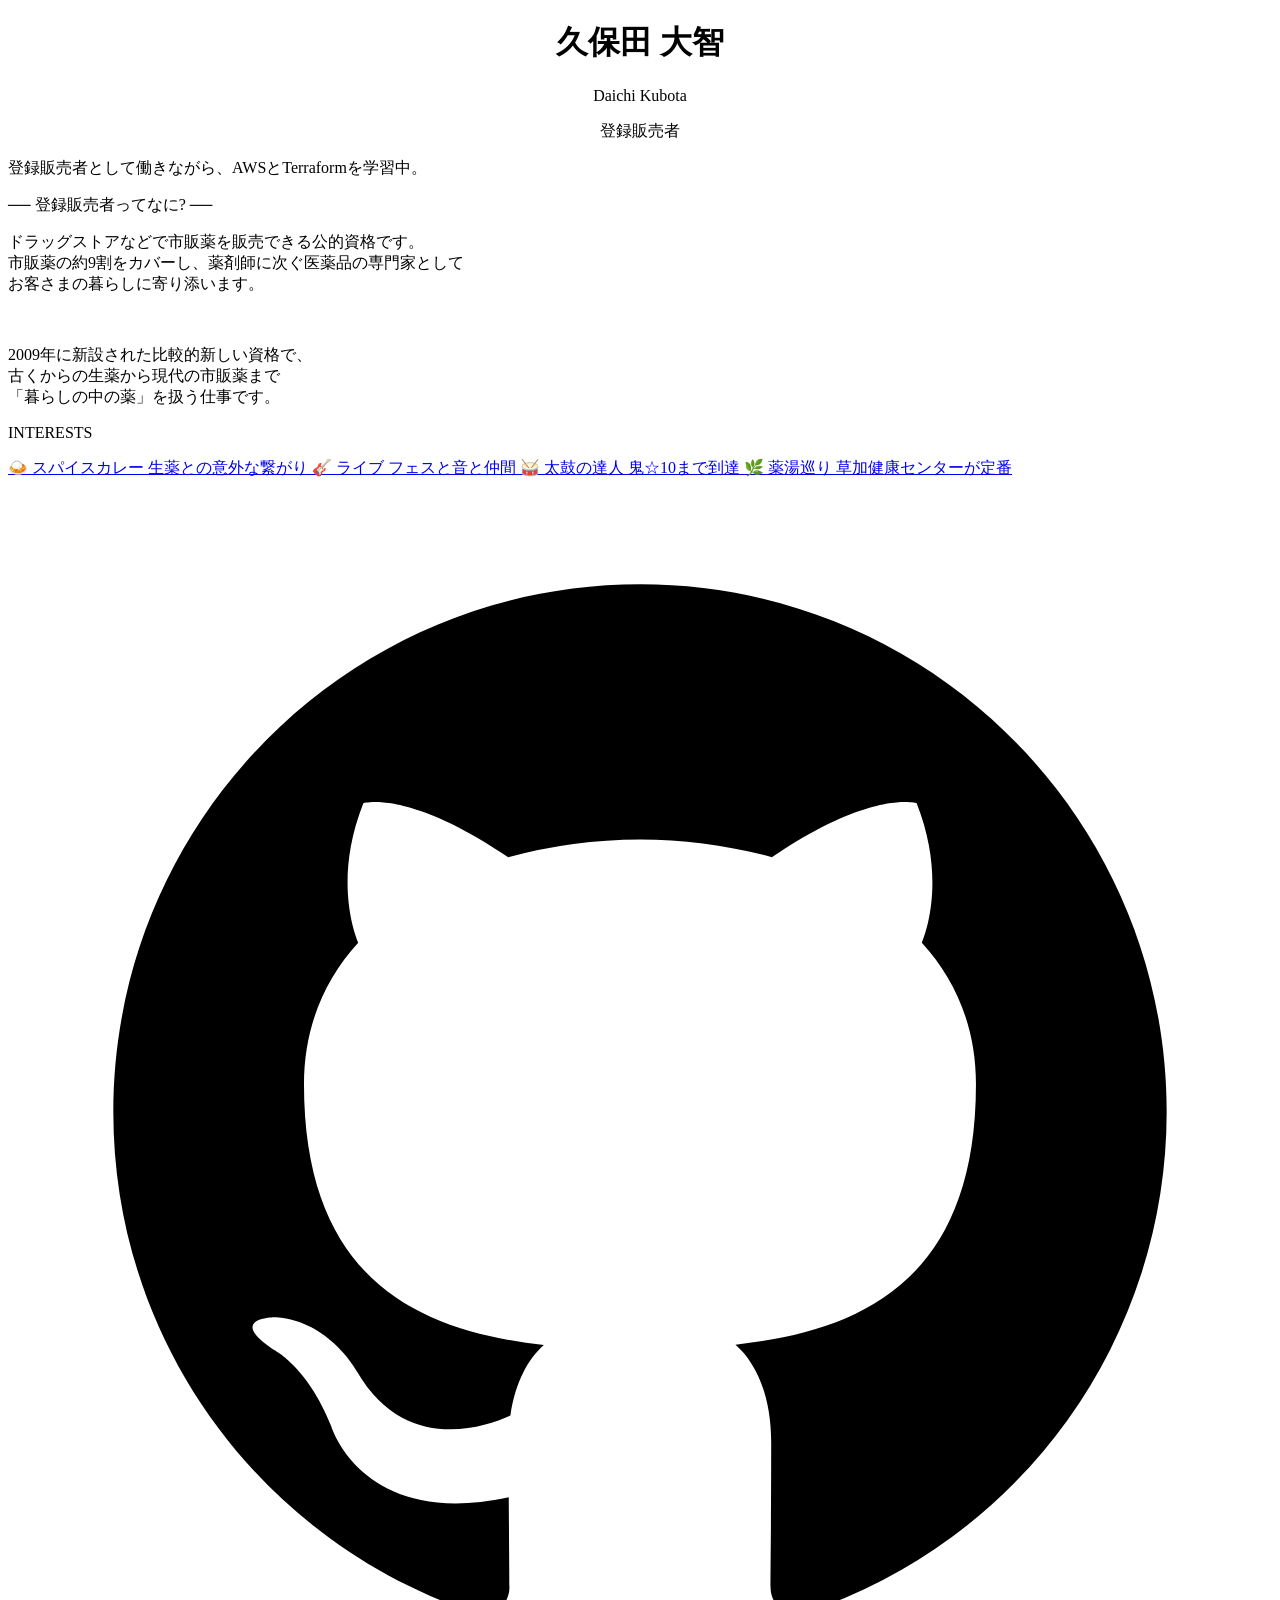
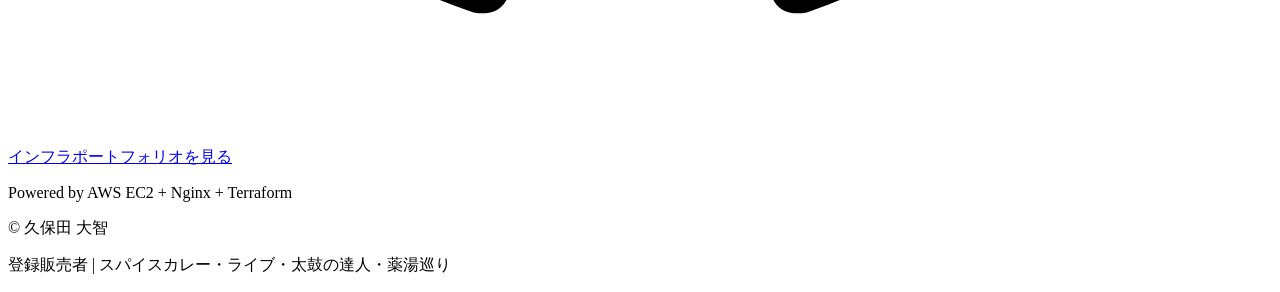
==== nginx/index.html @ e5aac900 "Add Elastic IP, 5-page site, shared CSS" ====
<!DOCTYPE html>
<html lang="ja">
<head>
  <meta charset="UTF-8">
  <meta name="viewport" content="width=device-width, initial-scale=1.0">
  <title>久保田 大智</title>
  <link rel="stylesheet" href="/style.css">
</head>
<body>

  <div class="top-bar"></div>

  <main>

    <!-- 名前 -->
    <div style="text-align:center; margin-bottom: 0;">
      <h1 class="name-ja">久保田 大智</h1>
      <p class="name-en">Daichi Kubota</p>
      <span class="title-badge">登録販売者</span>
    </div>

    <div class="divider"></div>

    <!-- 自己紹介 -->
    <p class="copy">登録販売者として働きながら、AWSとTerraformを学習中。</p>

    <div class="divider"></div>

    <!-- 登録販売者とは -->
    <section class="yakuzaishi-box">
      <p class="box-title">── 登録販売者ってなに? ──</p>
      <p>
        ドラッグストアなどで市販薬を販売できる公的資格です。<br>
        市販薬の約9割をカバーし、薬剤師に次ぐ医薬品の専門家として<br>
        お客さまの暮らしに寄り添います。
      </p>
      <br>
      <p>
        2009年に新設された比較的新しい資格で、<br>
        古くからの生薬から現代の市販薬まで<br>
        「暮らしの中の薬」を扱う仕事です。
      </p>
    </section>

    <div class="divider"></div>

    <!-- INTERESTS -->
    <section>
      <p class="section-label">INTERESTS</p>
      <div class="interest-grid">

        <a class="interest-card" href="/interests/curry.html">
          <span class="emoji">🍛</span>
          <span class="card-title">スパイスカレー</span>
          <span class="card-sub">生薬との意外な繋がり</span>
        </a>

        <a class="interest-card" href="/interests/live.html">
          <span class="emoji">🎸</span>
          <span class="card-title">ライブ</span>
          <span class="card-sub">フェスと音と仲間</span>
        </a>

        <a class="interest-card" href="/interests/taiko.html">
          <span class="emoji">🥁</span>
          <span class="card-title">太鼓の達人</span>
          <span class="card-sub">鬼☆10まで到達</span>
        </a>

        <a class="interest-card" href="/interests/yakuto.html">
          <span class="emoji">🌿</span>
          <span class="card-title">薬湯巡り</span>
          <span class="card-sub">草加健康センターが定番</span>
        </a>

      </div>
    </section>

    <div class="divider"></div>

    <!-- GitHub -->
    <div class="github-wrap">
      <a class="github-btn"
         href="https://github.com/Daichi-Kubota/aws-infra-portfolio"
         target="_blank" rel="noopener">
        <svg viewBox="0 0 24 24" aria-hidden="true">
          <path d="M12 2C6.477 2 2 6.484 2 12.017c0 4.425 2.865 8.18 6.839 9.504.5.092.682-.217.682-.483 0-.237-.008-.868-.013-1.703-2.782.605-3.369-1.343-3.369-1.343-.454-1.158-1.11-1.466-1.11-1.466-.908-.62.069-.608.069-.608 1.003.07 1.531 1.032 1.531 1.032.892 1.53 2.341 1.088 2.91.832.092-.647.35-1.088.636-1.338-2.22-.253-4.555-1.113-4.555-4.951 0-1.093.39-1.988 1.029-2.688-.103-.253-.446-1.272.098-2.65 0 0 .84-.27 2.75 1.026A9.564 9.564 0 0112 6.844c.85.004 1.705.115 2.504.337 1.909-1.296 2.747-1.027 2.747-1.027.546 1.379.202 2.398.1 2.651.64.7 1.028 1.595 1.028 2.688 0 3.848-2.339 4.695-4.566 4.943.359.309.678.92.678 1.855 0 1.338-.012 2.419-.012 2.747 0 .268.18.58.688.482A10.019 10.019 0 0022 12.017C22 6.484 17.522 2 12 2z"/>
        </svg>
        インフラポートフォリオを見る
      </a>
    </div>
    <p class="powered">Powered by AWS EC2 + Nginx + Terraform</p>

  </main>

  <footer>
    <p class="footer-name">© 久保田 大智</p>
    <p class="footer-hobbies">登録販売者 | スパイスカレー・ライブ・太鼓の達人・薬湯巡り</p>
  </footer>

</body>
</html>
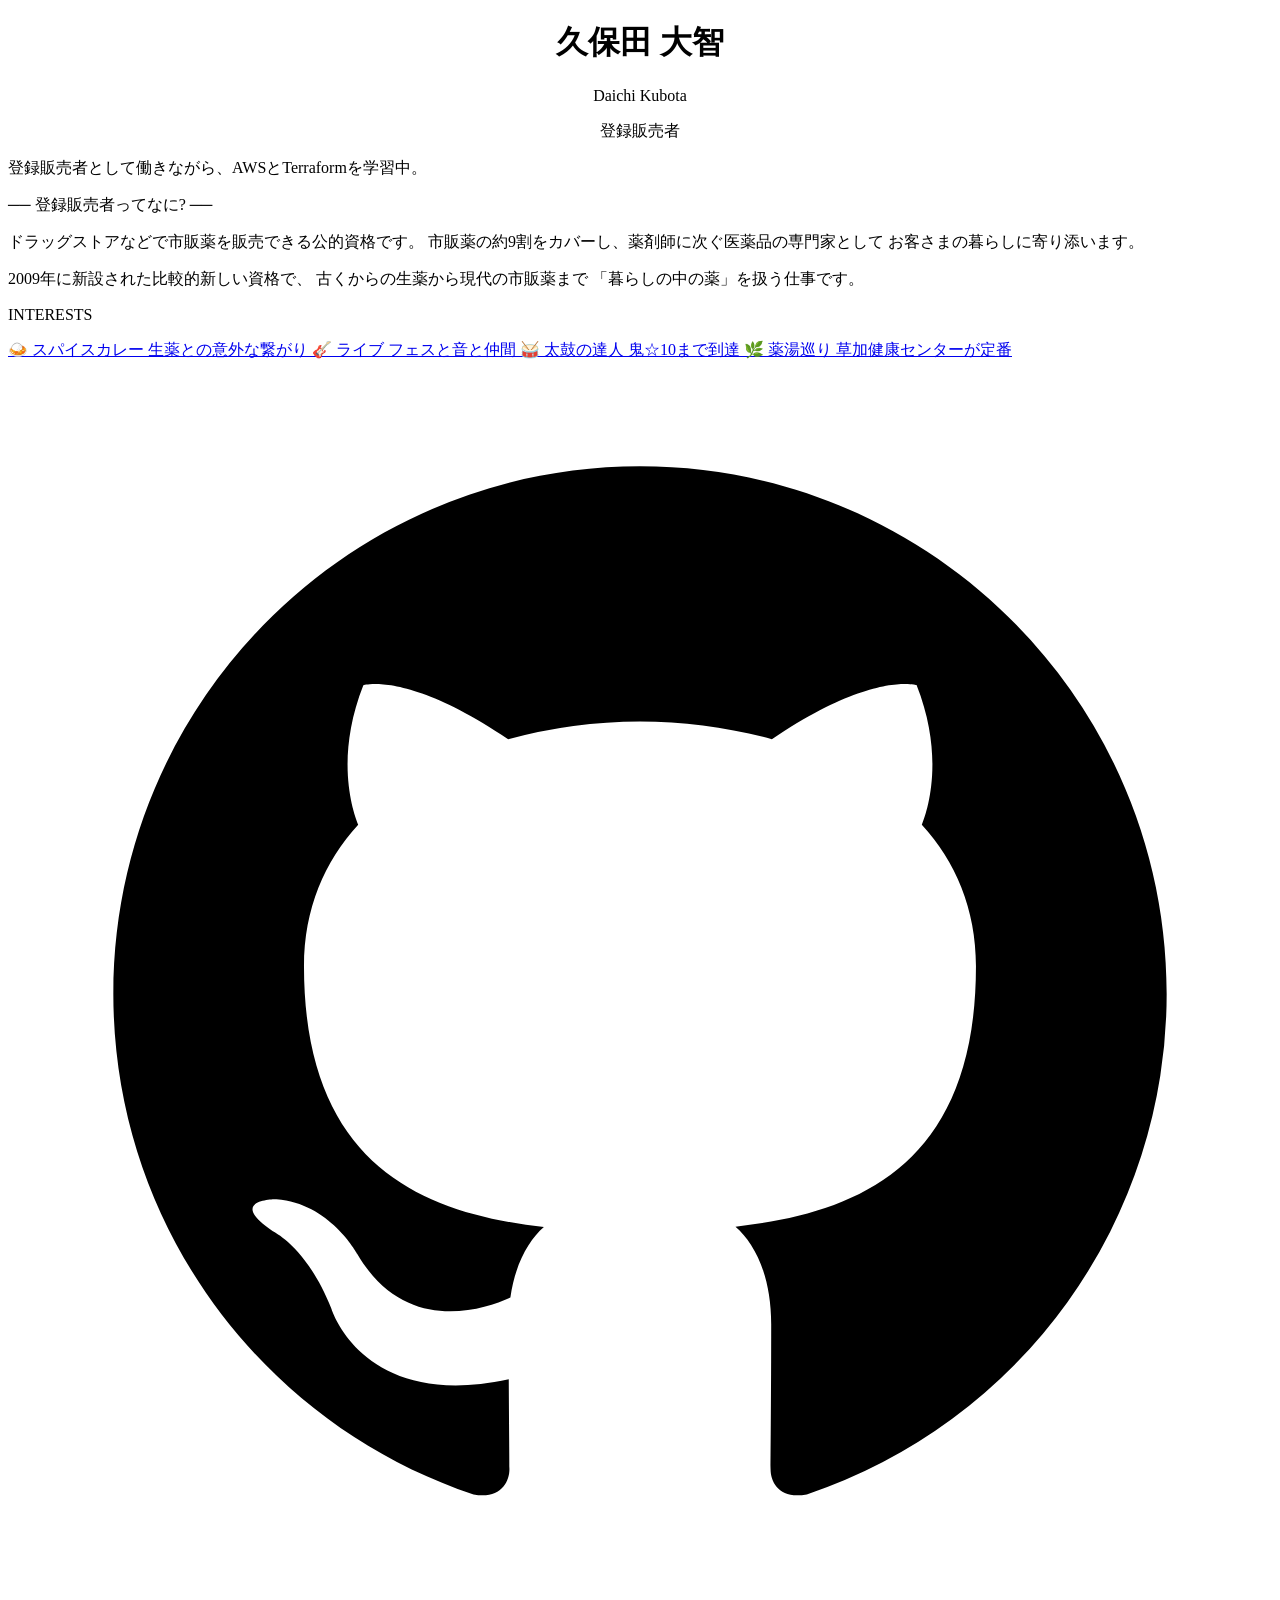
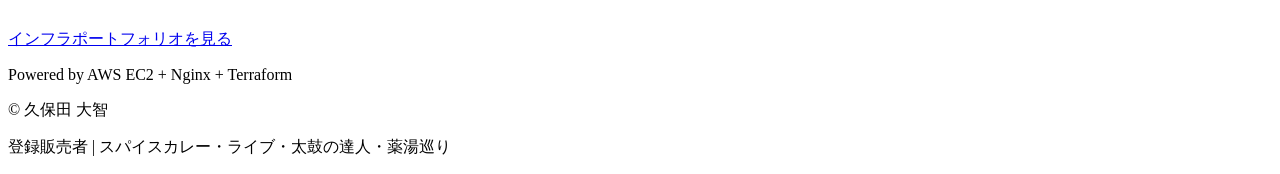
==== commit 1f8b55bd: "style: remove hard-coded <br> tags, use CSS for spacing html の <br> を削除し、css（.table) で段落間の空白を管理  Co-" ====
--- a/nginx/index.html
+++ b/nginx/index.html
@@ -30,14 +30,13 @@
     <section class="yakuzaishi-box">
       <p class="box-title">── 登録販売者ってなに? ──</p>
       <p>
-        ドラッグストアなどで市販薬を販売できる公的資格です。<br>
-        市販薬の約9割をカバーし、薬剤師に次ぐ医薬品の専門家として<br>
+        ドラッグストアなどで市販薬を販売できる公的資格です。
+        市販薬の約9割をカバーし、薬剤師に次ぐ医薬品の専門家として
         お客さまの暮らしに寄り添います。
       </p>
-      <br>
       <p>
-        2009年に新設された比較的新しい資格で、<br>
-        古くからの生薬から現代の市販薬まで<br>
+        2009年に新設された比較的新しい資格で、
+        古くからの生薬から現代の市販薬まで
         「暮らしの中の薬」を扱う仕事です。
       </p>
     </section>
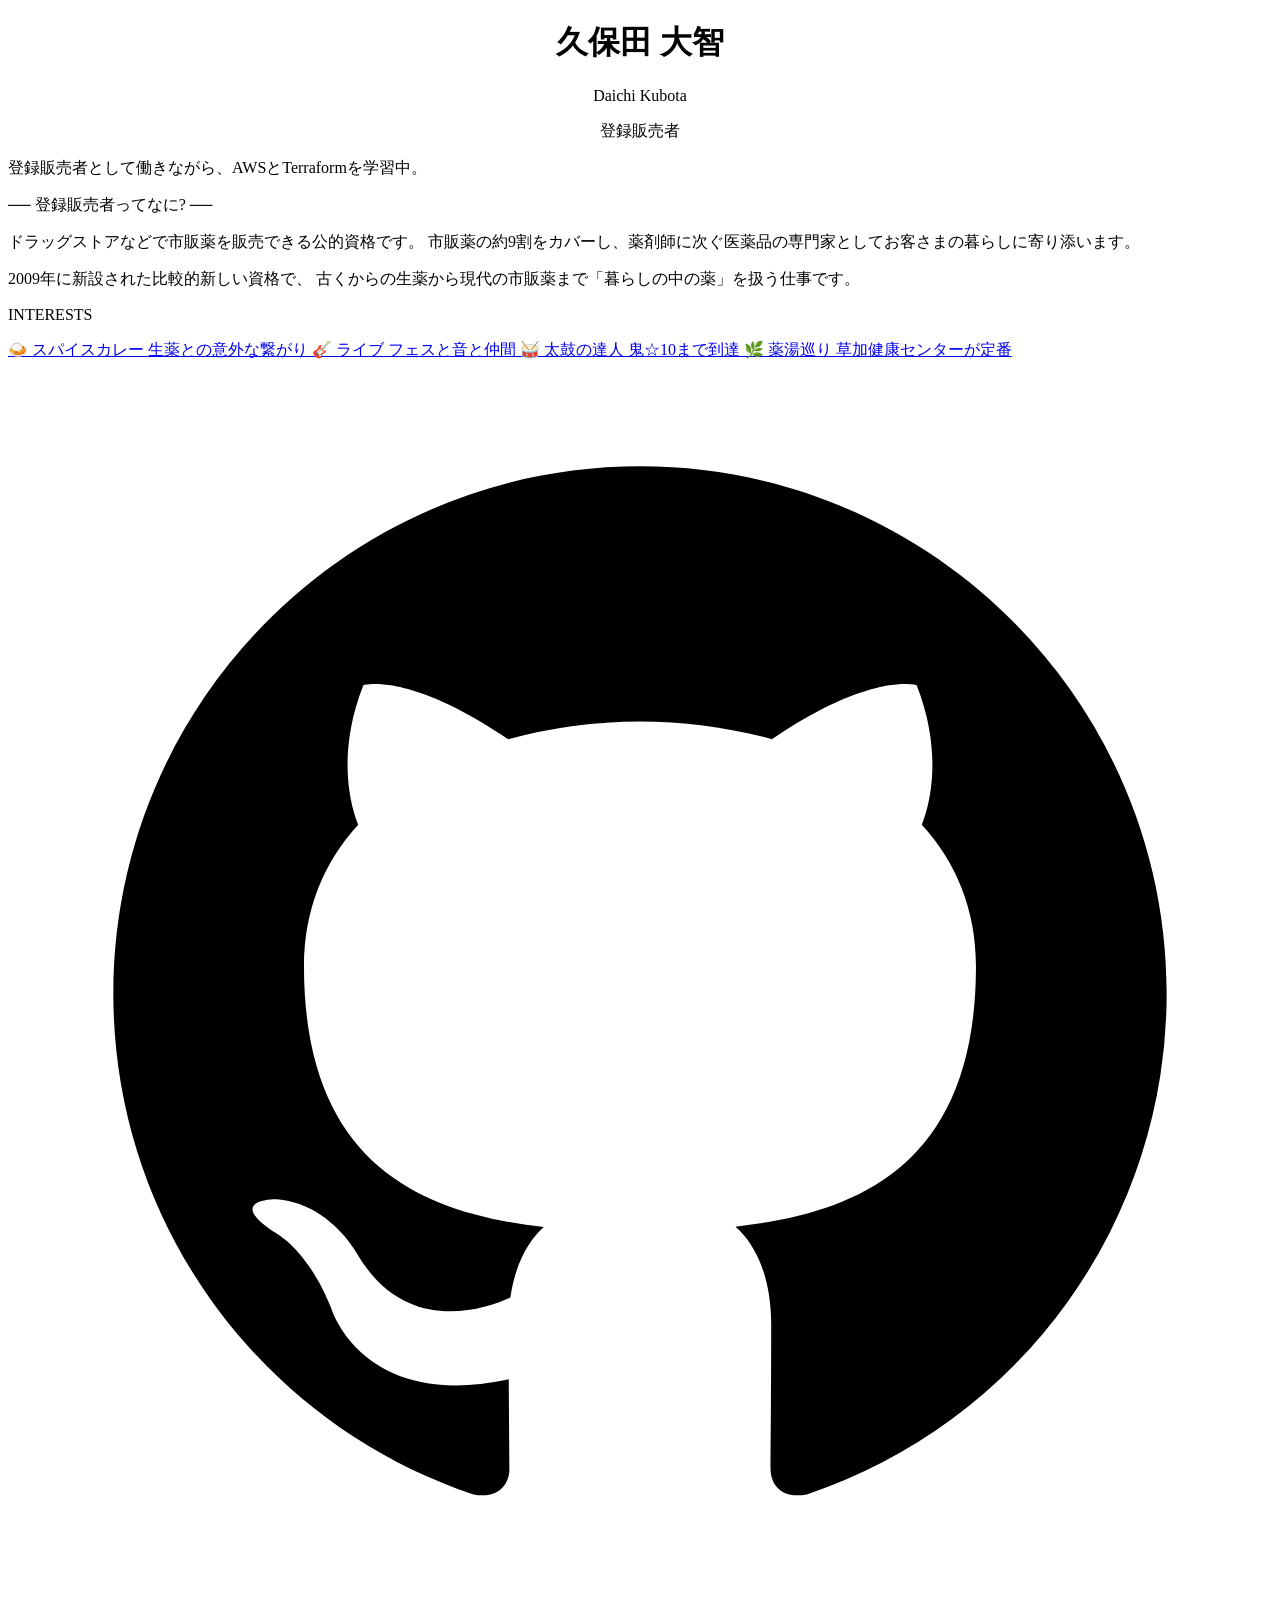
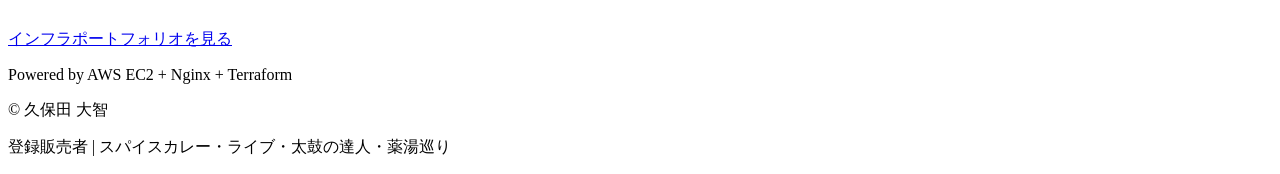
==== commit 5b07f4eb: "fix: HTML改行の修正" ====
--- a/nginx/index.html
+++ b/nginx/index.html
@@ -31,13 +31,11 @@
       <p class="box-title">── 登録販売者ってなに? ──</p>
       <p>
         ドラッグストアなどで市販薬を販売できる公的資格です。
-        市販薬の約9割をカバーし、薬剤師に次ぐ医薬品の専門家として
-        お客さまの暮らしに寄り添います。
+        市販薬の約9割をカバーし、薬剤師に次ぐ医薬品の専門家としてお客さまの暮らしに寄り添います。
       </p>
       <p>
         2009年に新設された比較的新しい資格で、
-        古くからの生薬から現代の市販薬まで
-        「暮らしの中の薬」を扱う仕事です。
+        古くからの生薬から現代の市販薬まで「暮らしの中の薬」を扱う仕事です。
       </p>
     </section>
 
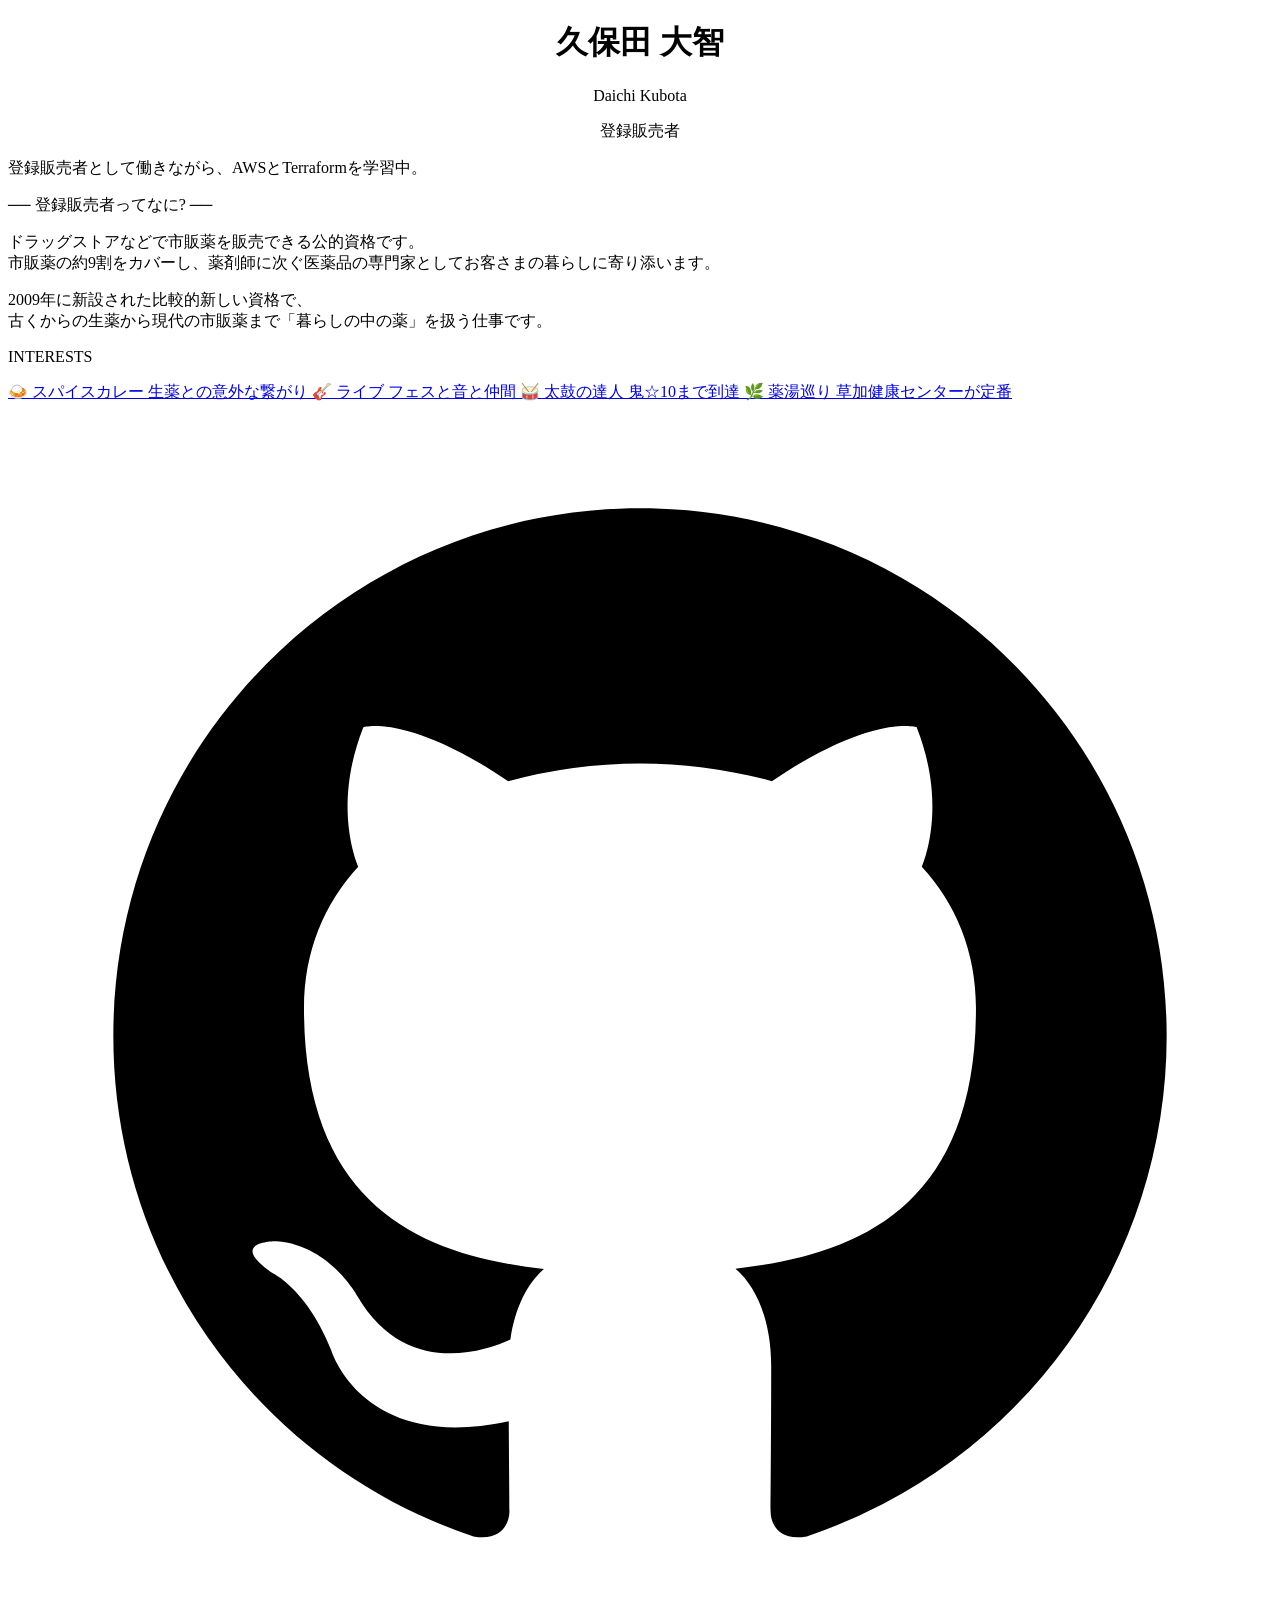
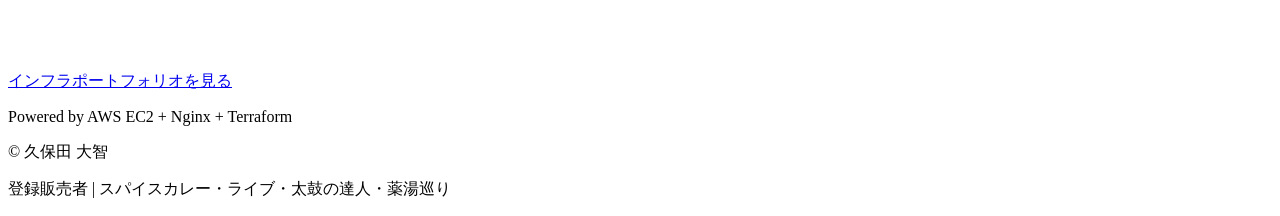
==== commit 9a1965cd: "fix: HTML改行の修正" ====
--- a/nginx/index.html
+++ b/nginx/index.html
@@ -29,12 +29,12 @@
     <!-- 登録販売者とは -->
     <section class="yakuzaishi-box">
       <p class="box-title">── 登録販売者ってなに? ──</p>
-      <p>
-        ドラッグストアなどで市販薬を販売できる公的資格です。
+      <p class="box-text">
+        ドラッグストアなどで市販薬を販売できる公的資格です。<br>
         市販薬の約9割をカバーし、薬剤師に次ぐ医薬品の専門家としてお客さまの暮らしに寄り添います。
       </p>
-      <p>
-        2009年に新設された比較的新しい資格で、
+      <p class="box-text">
+        2009年に新設された比較的新しい資格で、<br>
         古くからの生薬から現代の市販薬まで「暮らしの中の薬」を扱う仕事です。
       </p>
     </section>
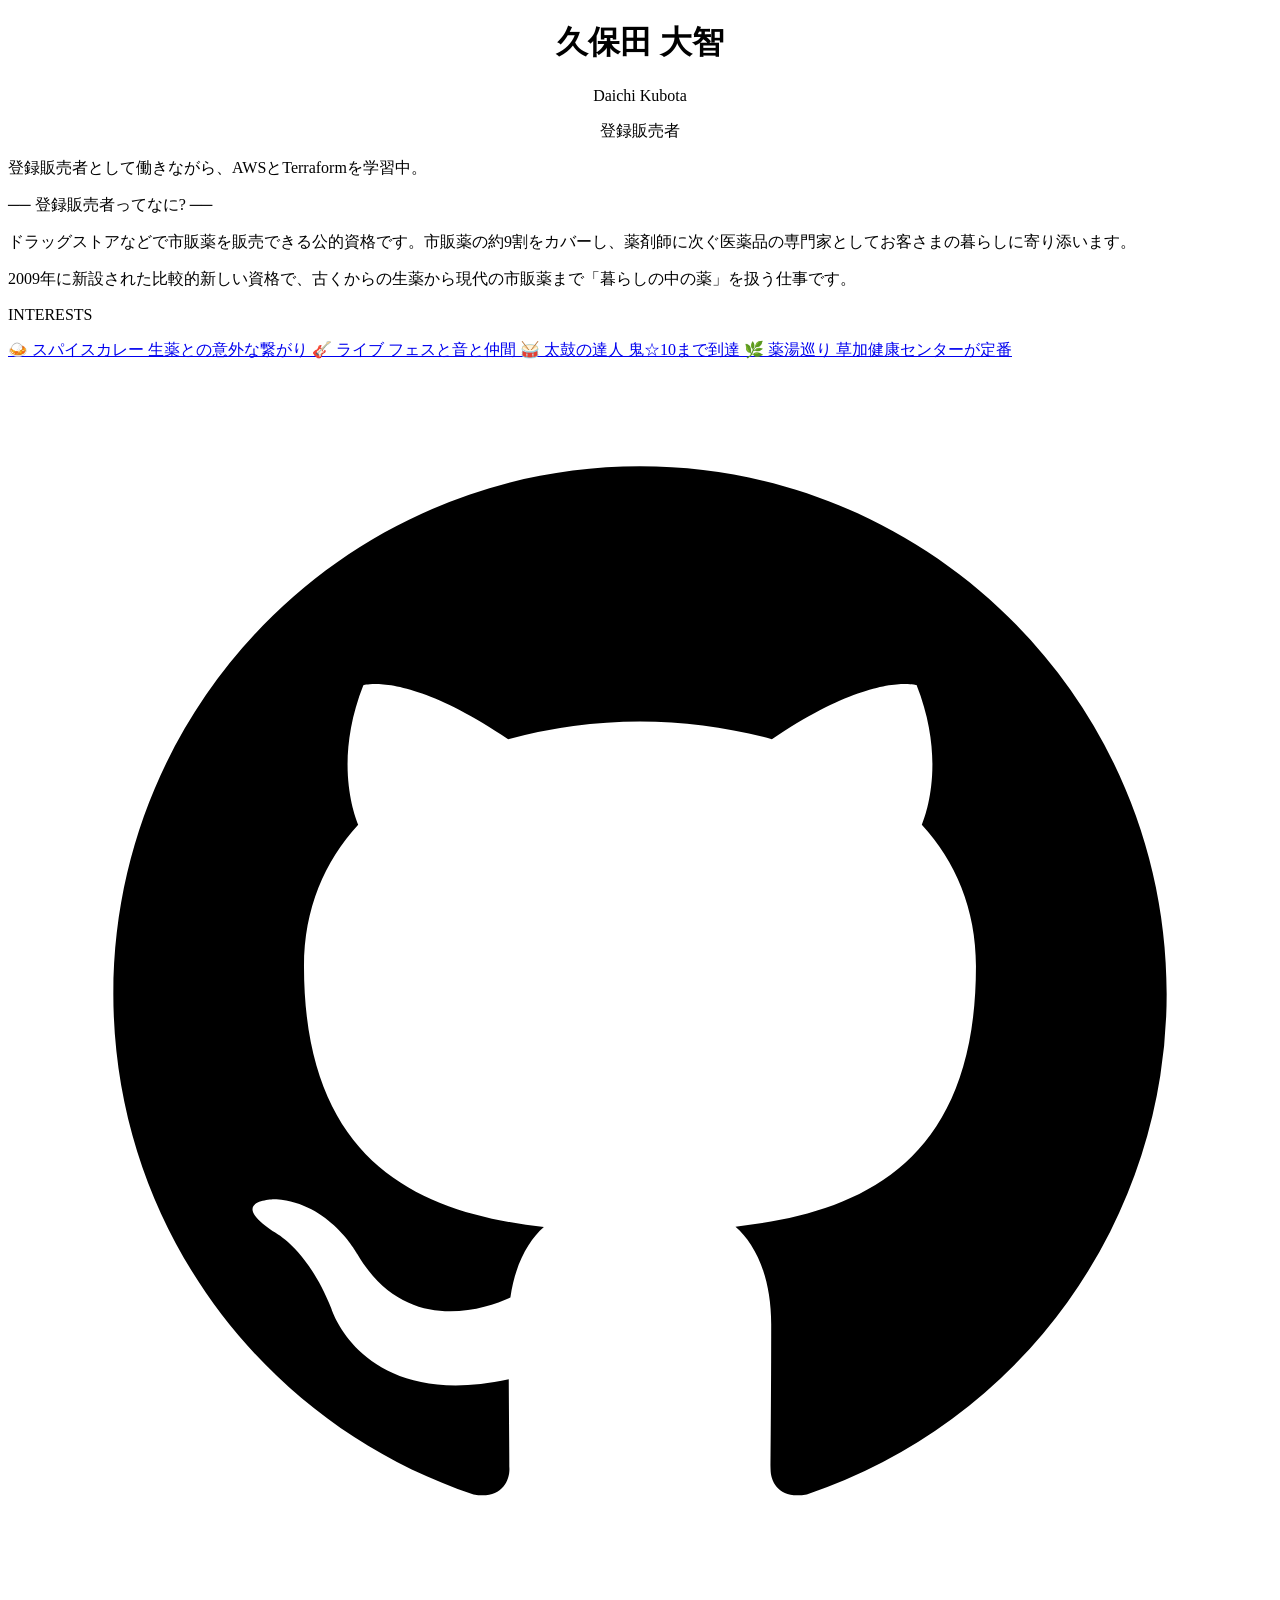
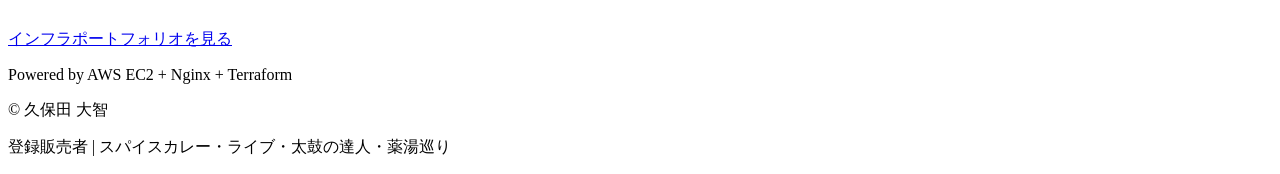
==== commit 10d37699: "fix: 本文の不自然な改行を修正（<br>削除・padding調整・スマホ最適化） Co-Authored-By: Claude Opus 4.8 <noreply@anthropic.com>" ====
--- a/nginx/index.html
+++ b/nginx/index.html
@@ -30,12 +30,10 @@
     <section class="yakuzaishi-box">
       <p class="box-title">── 登録販売者ってなに? ──</p>
       <p class="box-text">
-        ドラッグストアなどで市販薬を販売できる公的資格です。<br>
-        市販薬の約9割をカバーし、薬剤師に次ぐ医薬品の専門家としてお客さまの暮らしに寄り添います。
+        ドラッグストアなどで市販薬を販売できる公的資格です。市販薬の約9割をカバーし、薬剤師に次ぐ医薬品の専門家としてお客さまの暮らしに寄り添います。
       </p>
       <p class="box-text">
-        2009年に新設された比較的新しい資格で、<br>
-        古くからの生薬から現代の市販薬まで「暮らしの中の薬」を扱う仕事です。
+        2009年に新設された比較的新しい資格で、古くからの生薬から現代の市販薬まで「暮らしの中の薬」を扱う仕事です。
       </p>
     </section>
 
